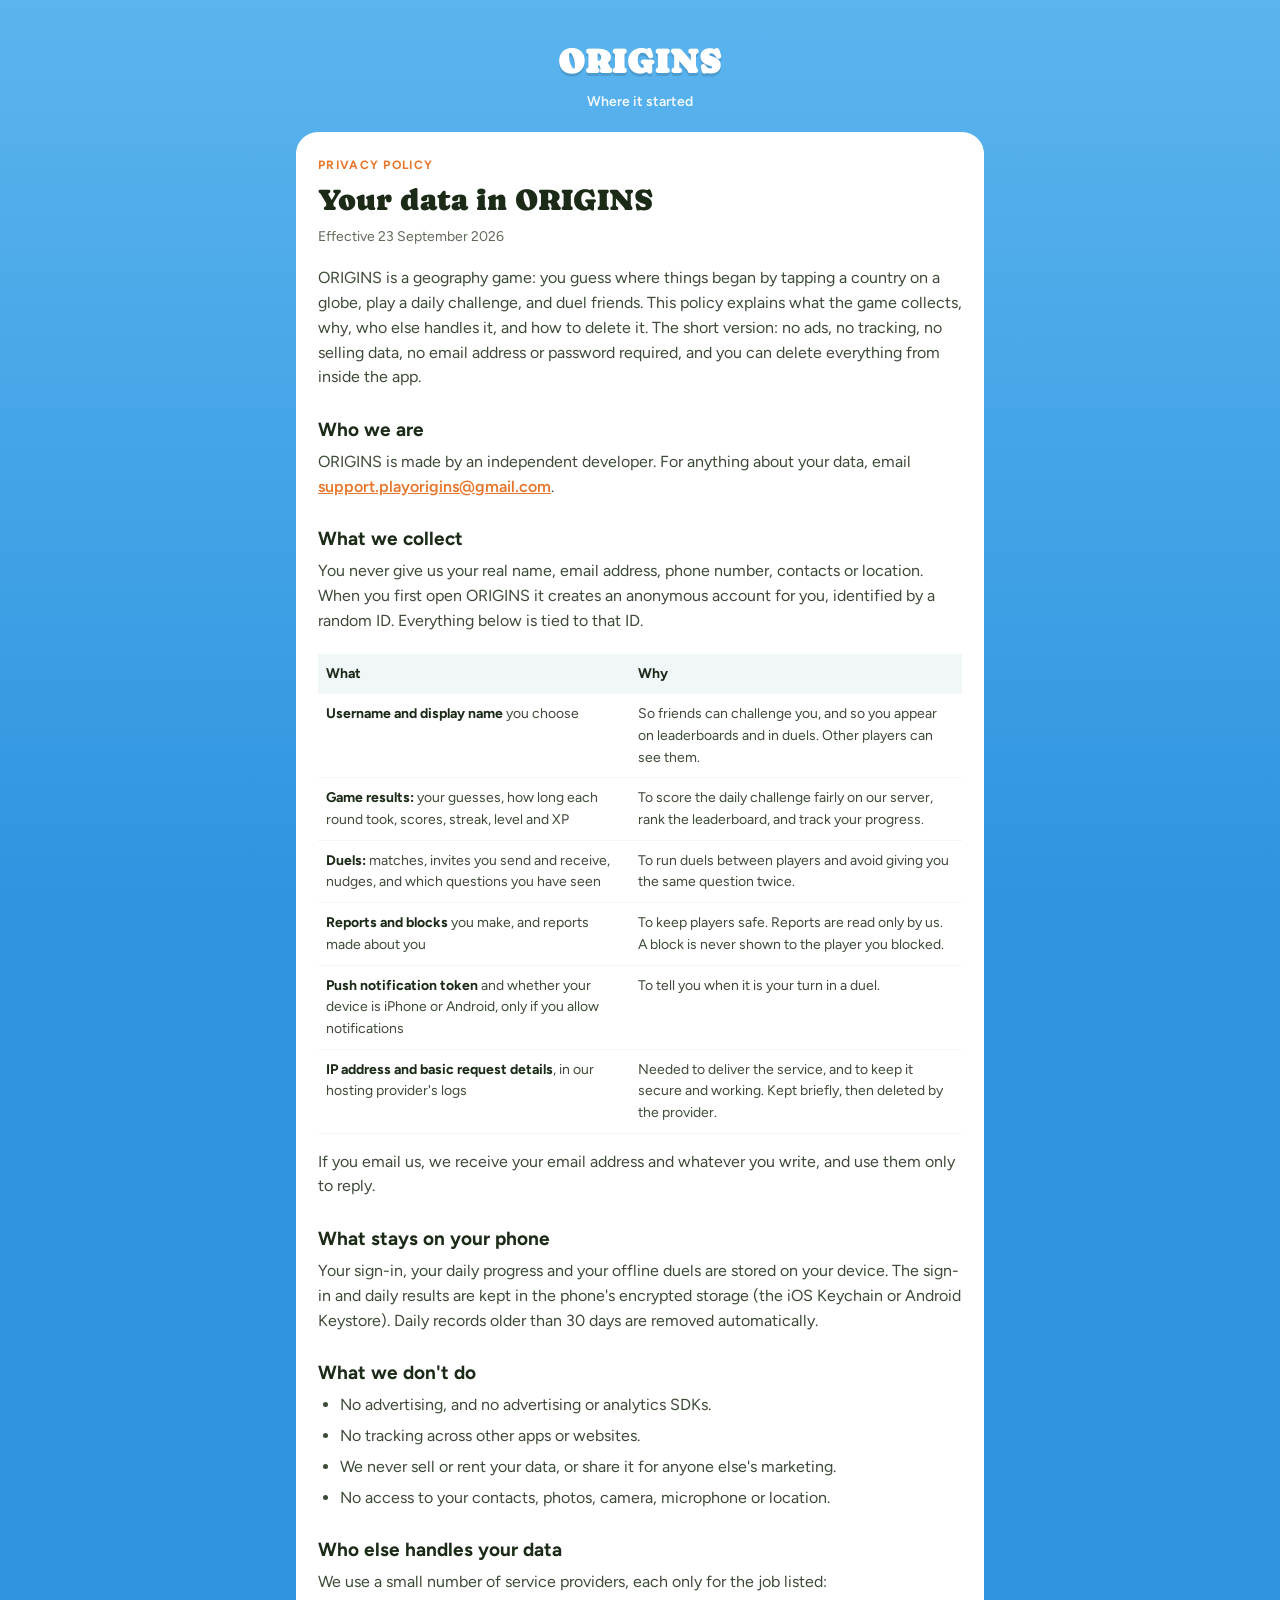
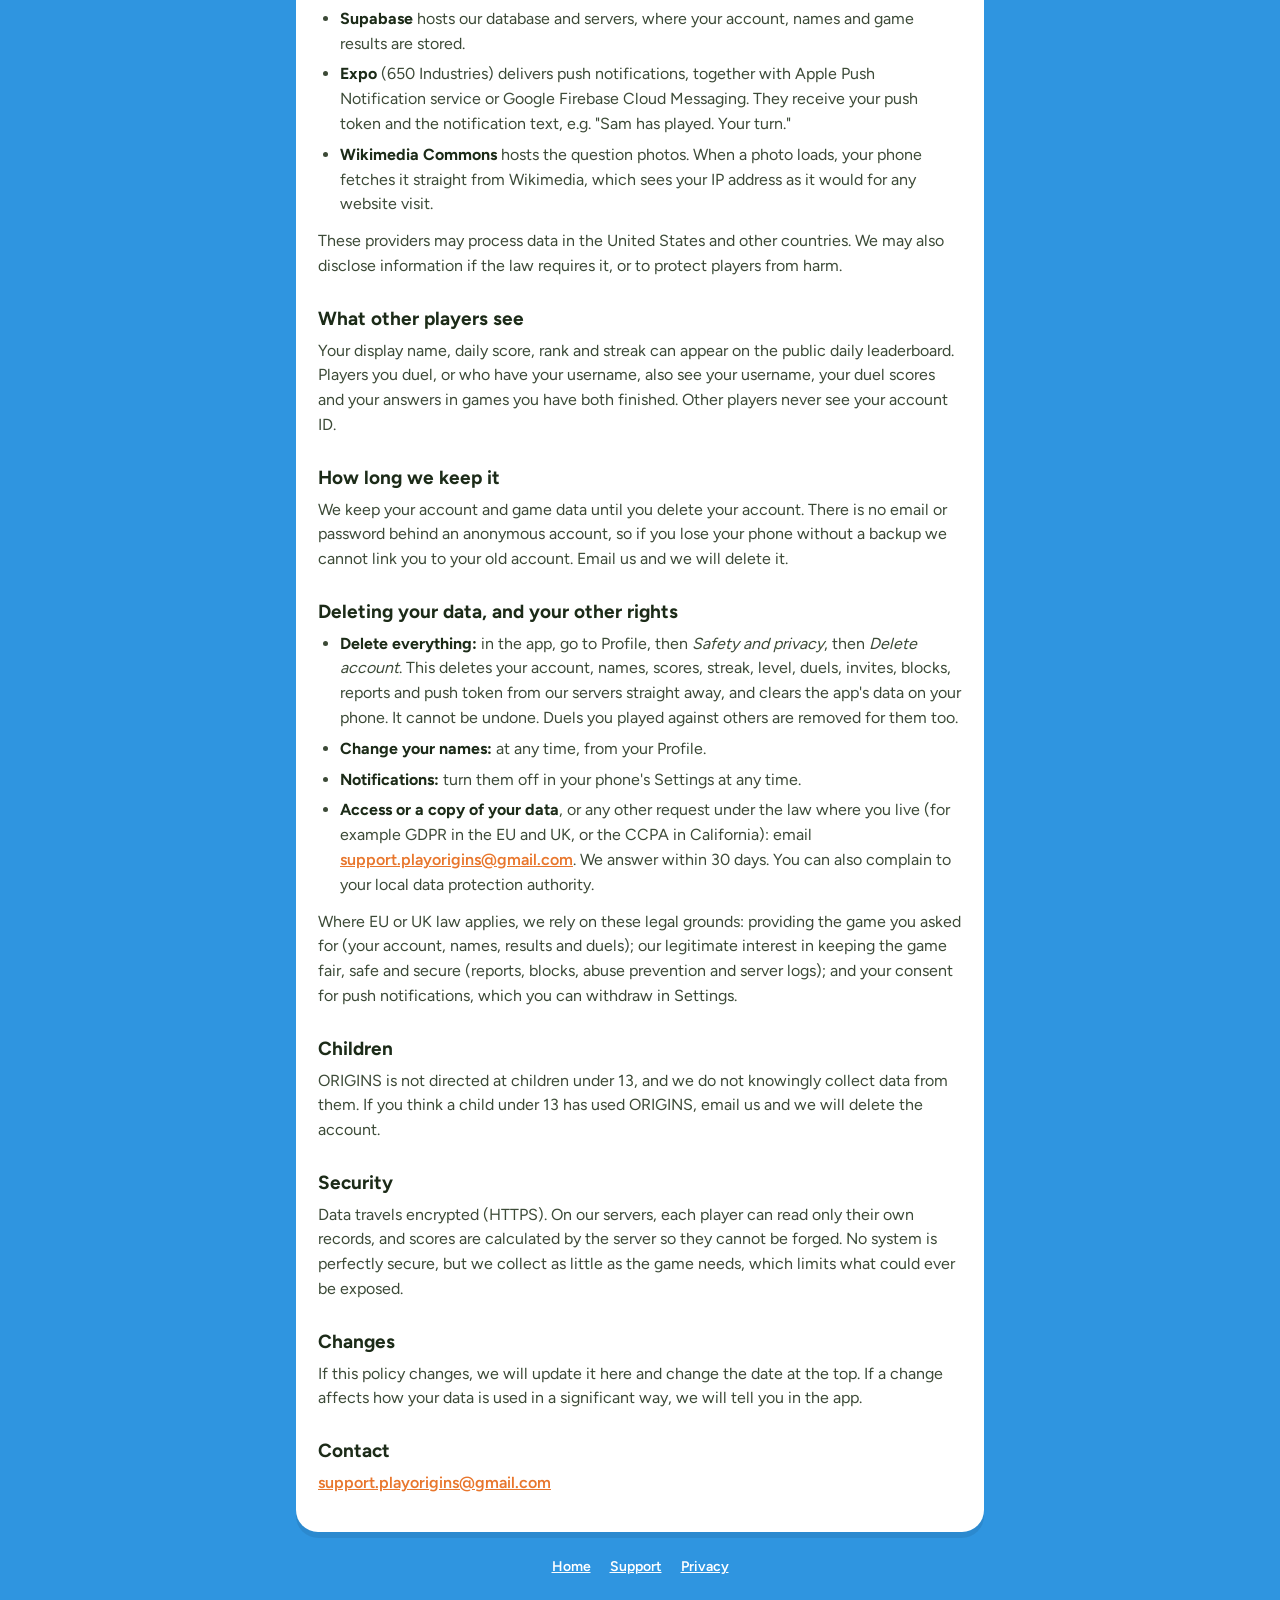
==== privacy/index.html @ 28f16537 "Publish the ORIGINS website: home, privacy policy, support and invite pages Co-Authored-By: Claude O" ====
<!doctype html>
<html lang="en">
<head>
  <meta charset="utf-8">
  <meta name="viewport" content="width=device-width, initial-scale=1">
  <title>Privacy Policy · ORIGINS</title>
  <meta name="description" content="What ORIGINS collects, why, who it is shared with, and how to delete it.">
  <link rel="icon" href="/favicon.png">
  <link rel="apple-touch-icon" href="/apple-touch-icon.png">
  <link rel="stylesheet" href="/style.css">
</head>
<body>
  <div class="page">
    <header class="top">
      <a class="wordmark" href="/">ORIGINS</a>
      <p class="tagline">Where it started</p>
    </header>

    <main class="card">
      <p class="kicker">Privacy policy</p>
      <h1>Your data in ORIGINS</h1>
      <p class="meta">Effective 23 September 2026</p>

      <!-- Before publishing for players in the EU or UK: data protection law expects the
           policy to name who is responsible for the data (the "controller"). Add your
           legal name or company and country to the "Who we are" section below. -->

      <p>
        ORIGINS is a geography game: you guess where things began by tapping a country on a
        globe, play a daily challenge, and duel friends. This policy explains what the game
        collects, why, who else handles it, and how to delete it. The short version: no
        ads, no tracking, no selling data, no email address or password required, and you
        can delete everything from inside the app.
      </p>

      <h2>Who we are</h2>
      <p>
        ORIGINS is made by an independent developer. For anything about your data, email
        <a href="mailto:support.playorigins@gmail.com">support.playorigins@gmail.com</a>.
      </p>

      <h2>What we collect</h2>
      <p>
        You never give us your real name, email address, phone number, contacts or
        location. When you first open ORIGINS it creates an anonymous account for you,
        identified by a random ID. Everything below is tied to that ID.
      </p>
      <div class="table-wrap">
        <table>
          <thead>
            <tr><th>What</th><th>Why</th></tr>
          </thead>
          <tbody>
            <tr>
              <td><strong>Username and display name</strong> you choose</td>
              <td>So friends can challenge you, and so you appear on leaderboards and in duels. Other players can see them.</td>
            </tr>
            <tr>
              <td><strong>Game results:</strong> your guesses, how long each round took, scores, streak, level and XP</td>
              <td>To score the daily challenge fairly on our server, rank the leaderboard, and track your progress.</td>
            </tr>
            <tr>
              <td><strong>Duels:</strong> matches, invites you send and receive, nudges, and which questions you have seen</td>
              <td>To run duels between players and avoid giving you the same question twice.</td>
            </tr>
            <tr>
              <td><strong>Reports and blocks</strong> you make, and reports made about you</td>
              <td>To keep players safe. Reports are read only by us. A block is never shown to the player you blocked.</td>
            </tr>
            <tr>
              <td><strong>Push notification token</strong> and whether your device is iPhone or Android, only if you allow notifications</td>
              <td>To tell you when it is your turn in a duel.</td>
            </tr>
            <tr>
              <td><strong>IP address and basic request details</strong>, in our hosting provider's logs</td>
              <td>Needed to deliver the service, and to keep it secure and working. Kept briefly, then deleted by the provider.</td>
            </tr>
          </tbody>
        </table>
      </div>
      <p>
        If you email us, we receive your email address and whatever you write, and use them
        only to reply.
      </p>

      <h2>What stays on your phone</h2>
      <p>
        Your sign-in, your daily progress and your offline duels are stored on your device.
        The sign-in and daily results are kept in the phone's encrypted storage (the iOS
        Keychain or Android Keystore). Daily records older than 30 days are removed
        automatically.
      </p>

      <h2>What we don't do</h2>
      <ul>
        <li>No advertising, and no advertising or analytics SDKs.</li>
        <li>No tracking across other apps or websites.</li>
        <li>We never sell or rent your data, or share it for anyone else's marketing.</li>
        <li>No access to your contacts, photos, camera, microphone or location.</li>
      </ul>

      <h2>Who else handles your data</h2>
      <p>We use a small number of service providers, each only for the job listed:</p>
      <ul>
        <li>
          <strong>Supabase</strong> hosts our database and servers, where your account, names
          and game results are stored.
        </li>
        <li>
          <strong>Expo</strong> (650 Industries) delivers push notifications, together with
          Apple Push Notification service or Google Firebase Cloud Messaging. They receive
          your push token and the notification text, e.g. "Sam has played. Your turn."
        </li>
        <li>
          <strong>Wikimedia Commons</strong> hosts the question photos. When a photo loads,
          your phone fetches it straight from Wikimedia, which sees your IP address as it
          would for any website visit.
        </li>
      </ul>
      <p>
        These providers may process data in the United States and other countries. We may
        also disclose information if the law requires it, or to protect players from harm.
      </p>

      <h2>What other players see</h2>
      <p>
        Your display name, daily score, rank and streak can appear on the public daily
        leaderboard. Players you duel, or who have your username, also see your username,
        your duel scores and your answers in games you have both finished. Other players
        never see your account ID.
      </p>

      <h2>How long we keep it</h2>
      <p>
        We keep your account and game data until you delete your account. There is no
        email or password behind an anonymous account, so if you lose your phone without a
        backup we cannot link you to your old account. Email us and we will delete it.
      </p>

      <h2>Deleting your data, and your other rights</h2>
      <ul>
        <li>
          <strong>Delete everything:</strong> in the app, go to Profile, then
          <em>Safety and privacy</em>, then <em>Delete account</em>. This deletes your
          account, names, scores, streak, level, duels, invites, blocks, reports and push
          token from our servers straight away, and clears the app's data on your phone. It
          cannot be undone. Duels you played against others are removed for them too.
        </li>
        <li><strong>Change your names:</strong> at any time, from your Profile.</li>
        <li><strong>Notifications:</strong> turn them off in your phone's Settings at any time.</li>
        <li>
          <strong>Access or a copy of your data</strong>, or any other request under the law
          where you live (for example GDPR in the EU and UK, or the CCPA in California):
          email <a href="mailto:support.playorigins@gmail.com">support.playorigins@gmail.com</a>. We answer
          within 30 days. You can also complain to your local data protection authority.
        </li>
      </ul>
      <p>
        Where EU or UK law applies, we rely on these legal grounds: providing the game you
        asked for (your account, names, results and duels); our legitimate interest in
        keeping the game fair, safe and secure (reports, blocks, abuse prevention and
        server logs); and your consent for push notifications, which you can withdraw in
        Settings.
      </p>

      <h2>Children</h2>
      <p>
        ORIGINS is not directed at children under 13, and we do not knowingly collect data
        from them. If you think a child under 13 has used ORIGINS, email us and we will
        delete the account.
      </p>

      <h2>Security</h2>
      <p>
        Data travels encrypted (HTTPS). On our servers, each player can read only their own
        records, and scores are calculated by the server so they cannot be forged. No
        system is perfectly secure, but we collect as little as the game needs, which
        limits what could ever be exposed.
      </p>

      <h2>Changes</h2>
      <p>
        If this policy changes, we will update it here and change the date at the top. If a
        change affects how your data is used in a significant way, we will tell you in the
        app.
      </p>

      <h2>Contact</h2>
      <p><a href="mailto:support.playorigins@gmail.com">support.playorigins@gmail.com</a></p>
    </main>

    <footer class="bottom">
      <a href="/">Home</a>
      <a href="/support/">Support</a>
      <a href="/privacy/">Privacy</a>
    </footer>
  </div>
</body>
</html>
---- style.css ----
/* ORIGINS site. The app's own tokens (src/theme/tokens.ts) and fonts, served from here
   rather than a font CDN so that visiting the privacy policy sends nobody your address. */

@font-face { font-family: 'Caprasimo'; src: url('/fonts/Caprasimo_400Regular.ttf') format('truetype'); font-weight: 400; font-display: swap; }
@font-face { font-family: 'Figtree'; src: url('/fonts/Figtree_400Regular.ttf') format('truetype'); font-weight: 400; font-display: swap; }
@font-face { font-family: 'Figtree'; src: url('/fonts/Figtree_600SemiBold.ttf') format('truetype'); font-weight: 600; font-display: swap; }
@font-face { font-family: 'Figtree'; src: url('/fonts/Figtree_700Bold.ttf') format('truetype'); font-weight: 700; font-display: swap; }

:root {
  --sky-top: #5bb4ee;
  --sky-bottom: #2f95e0;
  --green: #4cc35e;
  --green-shadow: #2f8f3d;
  --orange: #e8762c;
  --orange-shadow: #b2540f;
  --white: #ffffff;
  --tile: #f1f6f9;
  --ink: #1c2b18;
  --body: #3c4a37;
  --muted: #5e6b58;
  --radius: 22px;
}

* { box-sizing: border-box; }

html { -webkit-text-size-adjust: 100%; }

body {
  margin: 0;
  min-height: 100vh;
  font-family: 'Figtree', system-ui, -apple-system, sans-serif;
  font-size: 16px;
  line-height: 1.55;
  color: var(--body);
  background: linear-gradient(180deg, var(--sky-top) 0%, var(--sky-bottom) 100%) fixed;
  background-color: var(--sky-bottom);
}

.page { max-width: 720px; margin: 0 auto; padding: 20px 16px 48px; }

header.top { text-align: center; padding: 16px 0 20px; }
.wordmark {
  font-family: 'Caprasimo', Georgia, serif;
  font-size: 34px;
  letter-spacing: 1px;
  color: var(--white);
  text-decoration: none;
  text-shadow: 0 3px 0 rgba(0, 0, 0, 0.12);
}
.tagline { margin: 2px 0 0; color: rgba(255, 255, 255, 0.92); font-weight: 600; font-size: 14px; }

.card {
  background: var(--white);
  border-radius: var(--radius);
  padding: 24px 22px;
  box-shadow: 0 6px 0 rgba(0, 0, 0, 0.08);
  margin-bottom: 16px;
}

h1, h2, h3 { color: var(--ink); line-height: 1.25; }
h1 { font-family: 'Caprasimo', Georgia, serif; font-weight: 400; font-size: 30px; margin: 0 0 8px; }
h2 { font-size: 19px; font-weight: 700; margin: 28px 0 8px; }
h3 { font-size: 16px; font-weight: 700; margin: 20px 0 4px; }
.kicker { font-size: 12px; font-weight: 700; letter-spacing: 1.3px; text-transform: uppercase; color: var(--orange); margin: 0 0 6px; }
.meta { color: var(--muted); font-size: 14px; margin: 0 0 18px; }

p, ul { margin: 0 0 12px; }
ul { padding-left: 22px; }
li { margin-bottom: 6px; }
a { color: var(--orange); font-weight: 600; }
strong { color: var(--ink); }

table { width: 100%; border-collapse: collapse; margin: 8px 0 16px; font-size: 14px; }
th, td { text-align: left; vertical-align: top; padding: 9px 8px; border-bottom: 1px solid var(--tile); }
th { color: var(--ink); font-weight: 700; background: var(--tile); }
.table-wrap { overflow-x: auto; }

.button {
  display: inline-block;
  font-family: 'Figtree', sans-serif;
  font-weight: 700;
  font-size: 16px;
  letter-spacing: 0.6px;
  text-transform: uppercase;
  text-decoration: none;
  color: var(--white);
  background: var(--green);
  box-shadow: 0 5px 0 var(--green-shadow);
  border-radius: 999px;
  padding: 14px 28px;
  margin: 6px 0 12px;
}
.button.orange { background: var(--orange); box-shadow: 0 5px 0 var(--orange-shadow); }
.button:active { transform: translateY(3px); box-shadow: 0 2px 0 var(--green-shadow); }
.button.orange:active { box-shadow: 0 2px 0 var(--orange-shadow); }
.buttons { text-align: center; }
.note { font-size: 14px; color: var(--muted); }
.center { text-align: center; }

.hero-icon { width: 96px; height: 96px; border-radius: 22px; display: block; margin: 0 auto 14px; box-shadow: 0 6px 0 rgba(0, 0, 0, 0.1); }

footer.bottom { text-align: center; font-size: 14px; color: rgba(255, 255, 255, 0.92); margin-top: 24px; }
footer.bottom a { color: var(--white); margin: 0 8px; }
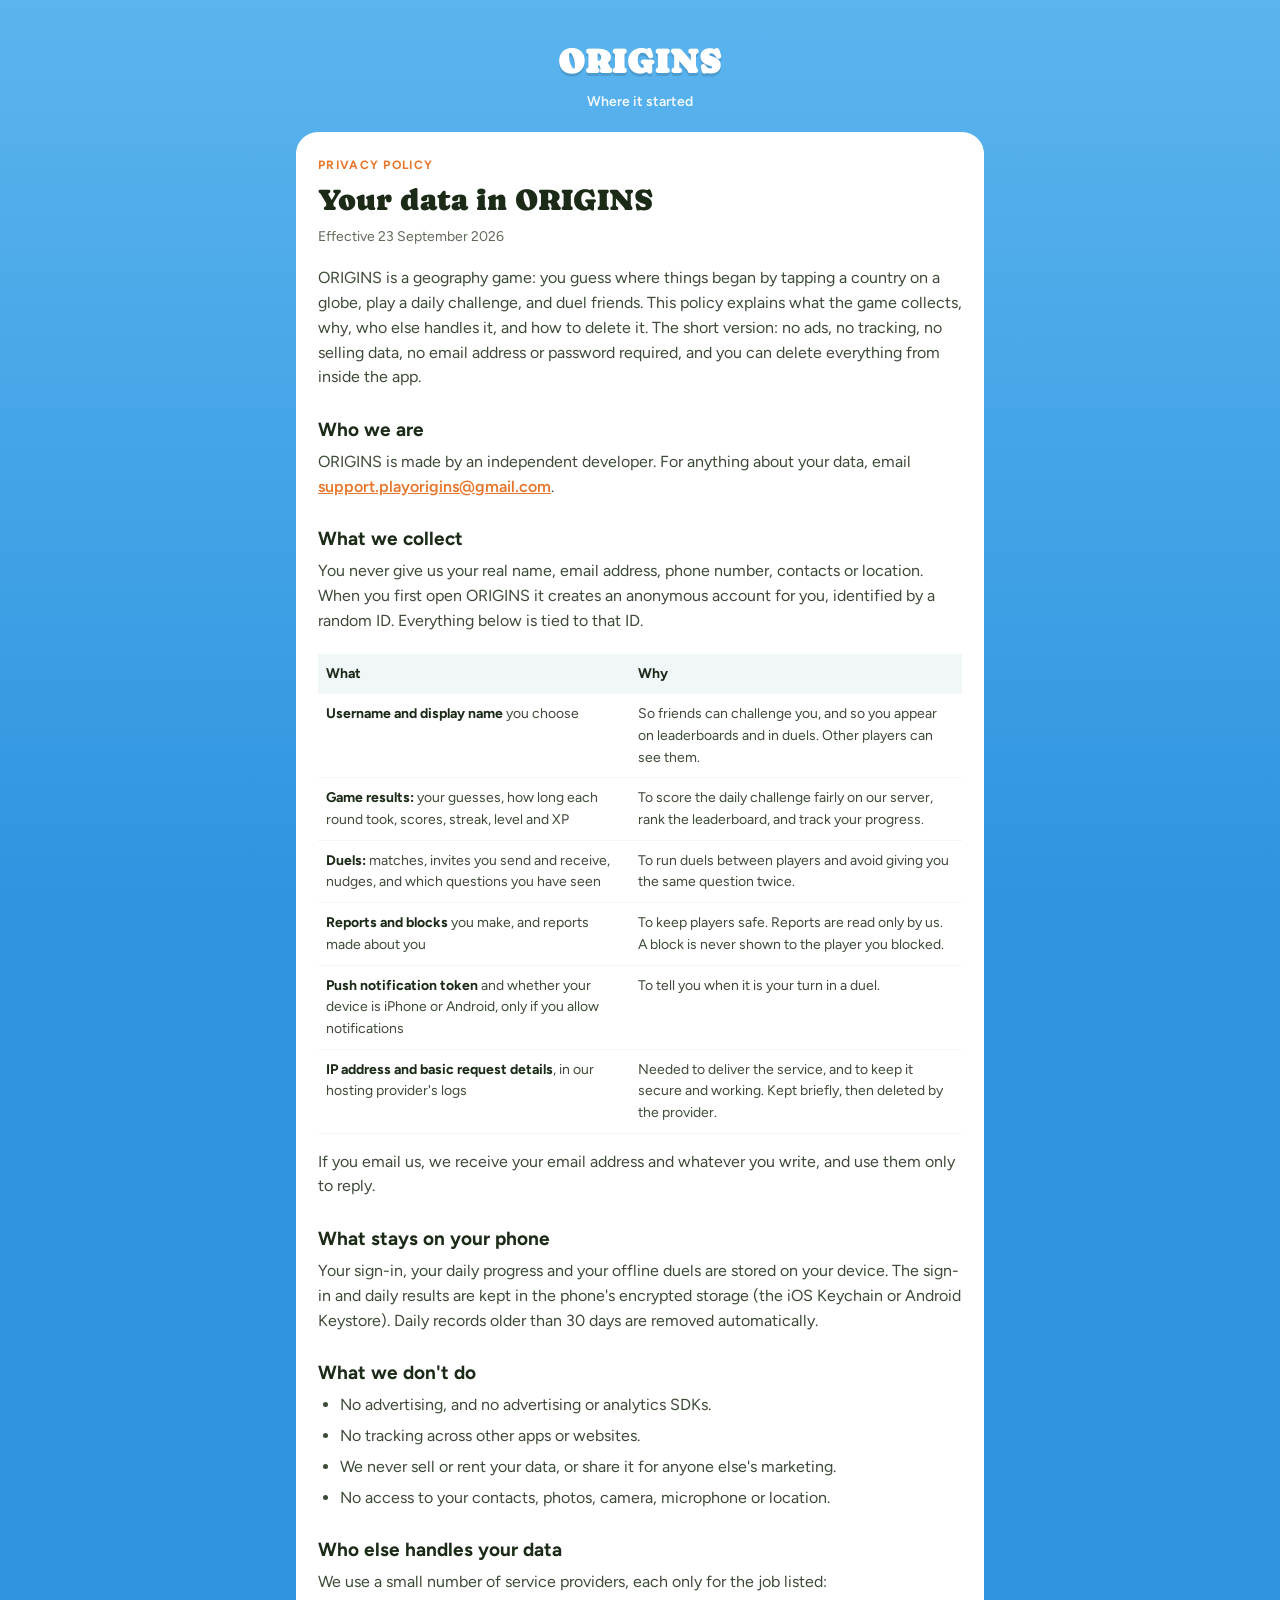
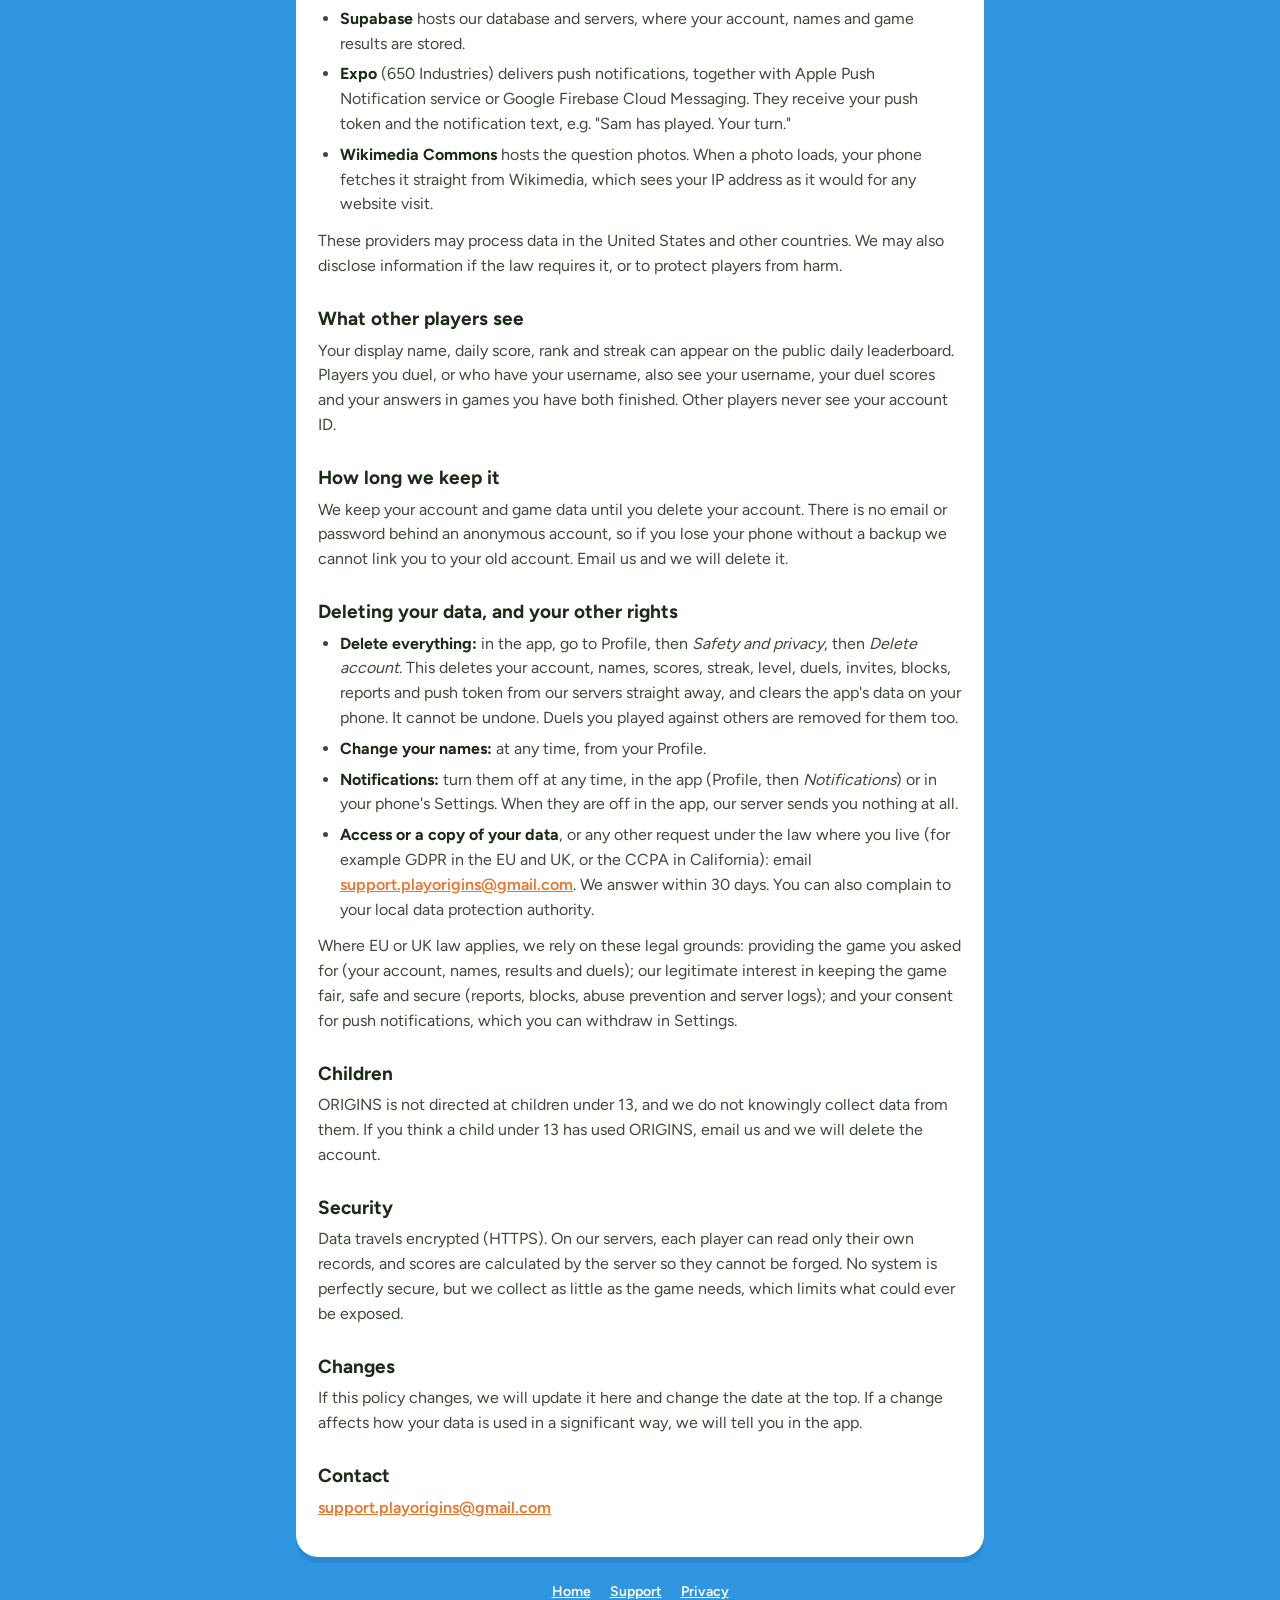
==== commit 429941ce: "Mention the in-app notification switch in the privacy policy and support page Co-Authored-By: Claude" ====
--- a/privacy/index.html
+++ b/privacy/index.html
@@ -147,7 +147,11 @@
           cannot be undone. Duels you played against others are removed for them too.
         </li>
         <li><strong>Change your names:</strong> at any time, from your Profile.</li>
-        <li><strong>Notifications:</strong> turn them off in your phone's Settings at any time.</li>
+        <li>
+          <strong>Notifications:</strong> turn them off at any time, in the app (Profile, then
+          <em>Notifications</em>) or in your phone's Settings. When they are off in the app, our
+          server sends you nothing at all.
+        </li>
         <li>
           <strong>Access or a copy of your data</strong>, or any other request under the law
           where you live (for example GDPR in the EU and UK, or the CCPA in California):
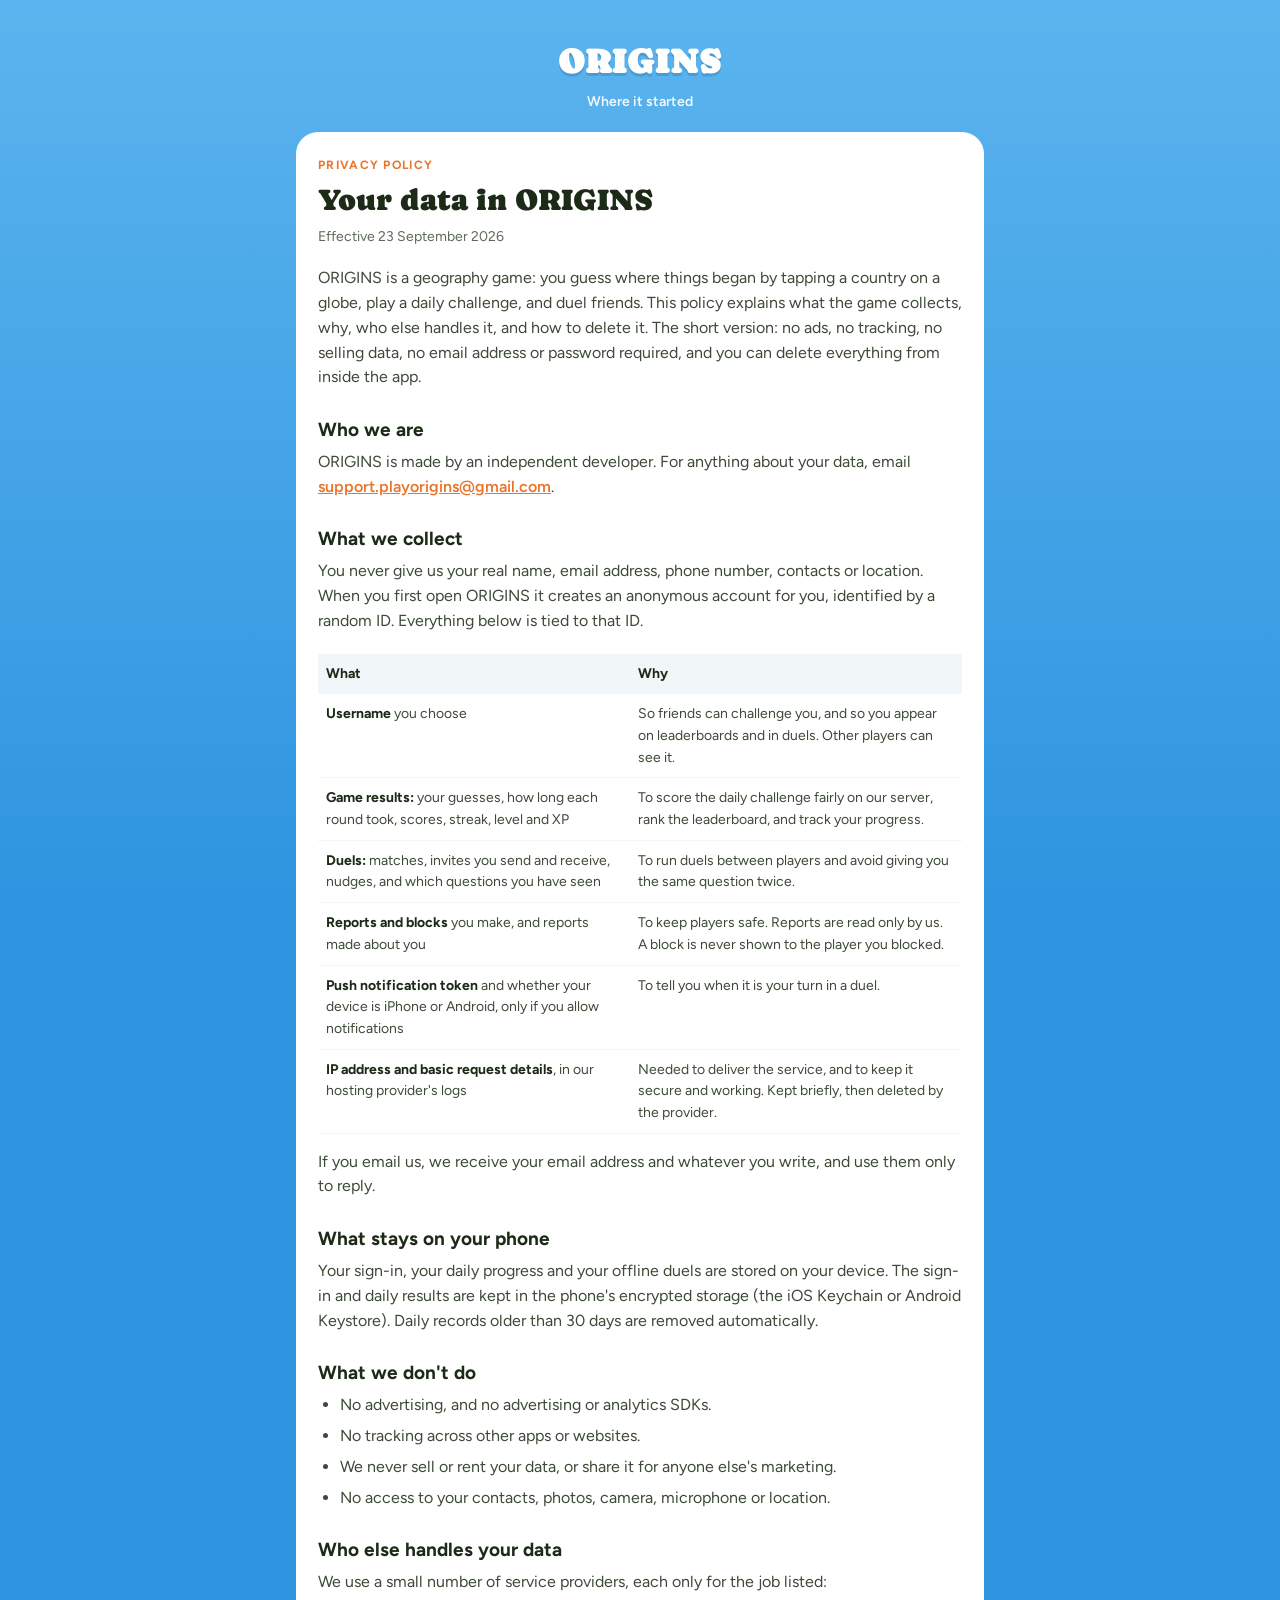
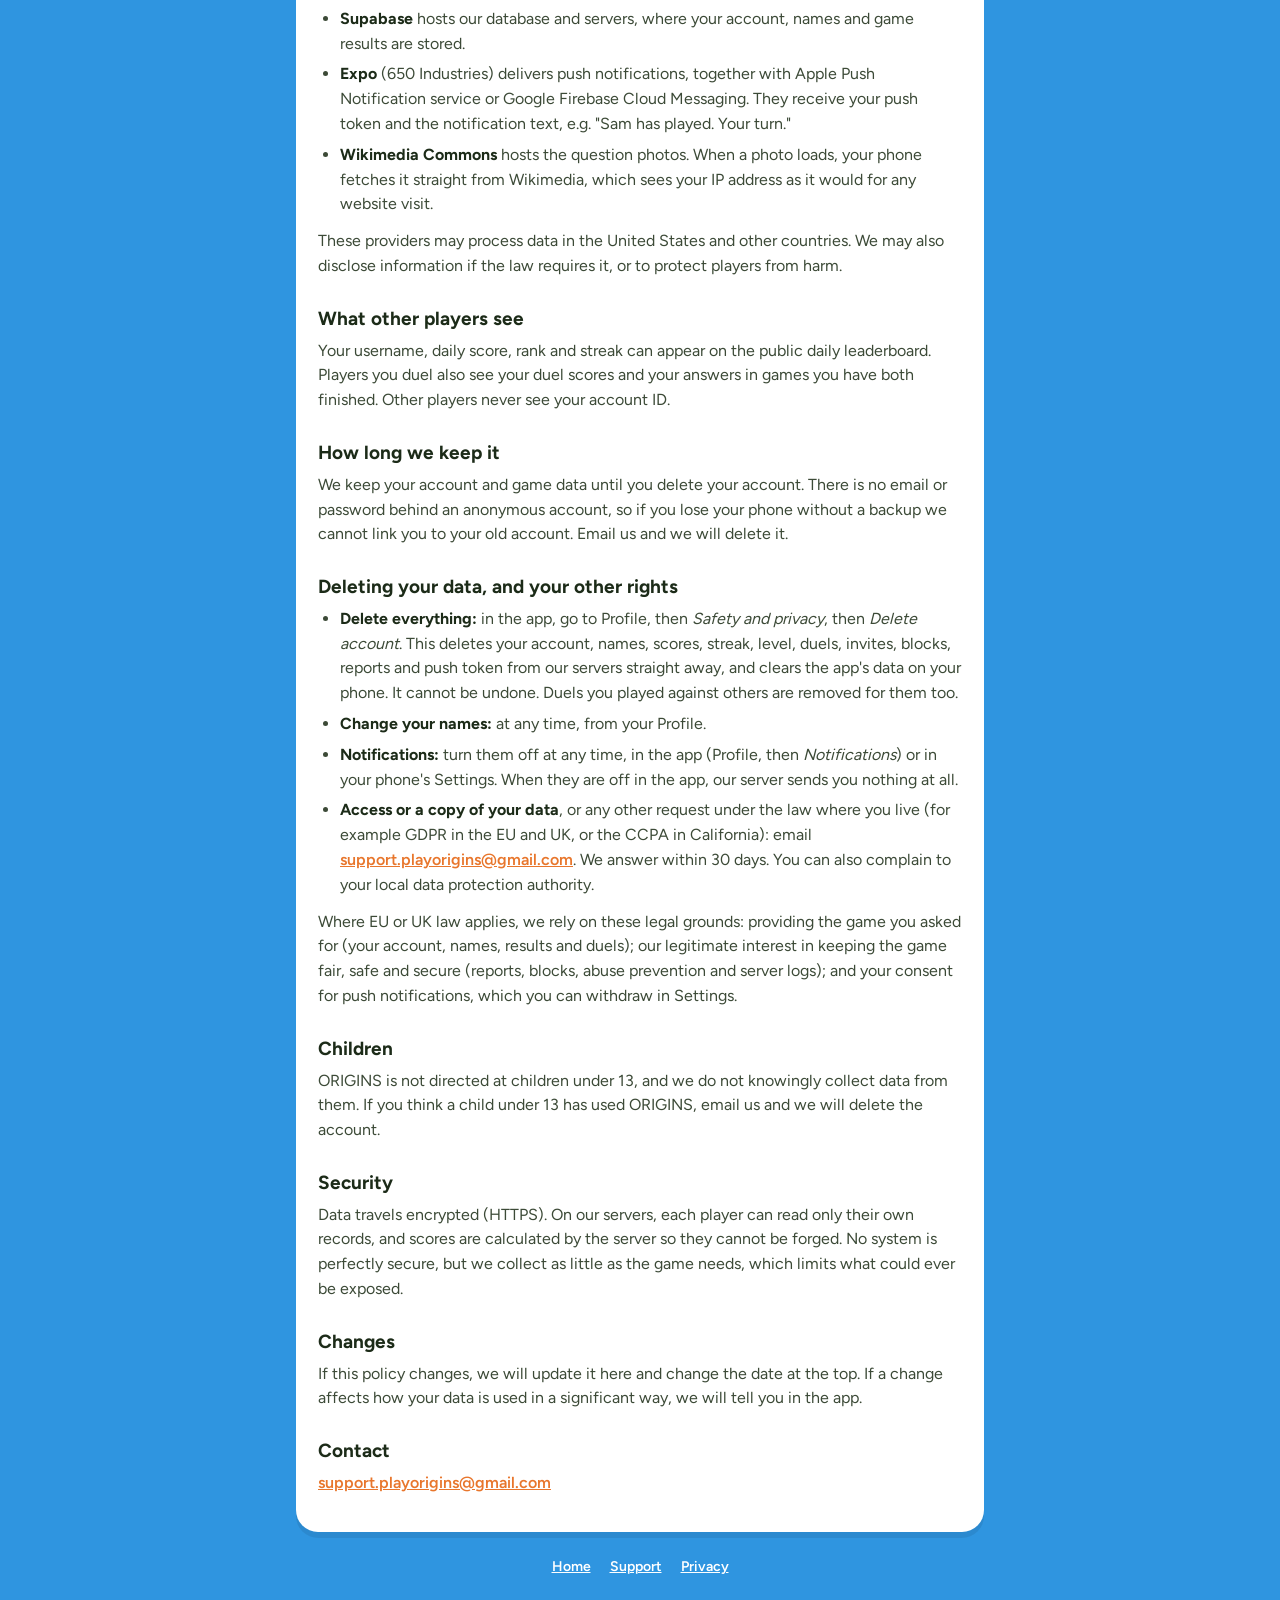
==== commit 6293542f: "Players are known by username only Co-Authored-By: Claude Opus 5.5 <noreply@anthropic.com>" ====
--- a/privacy/index.html
+++ b/privacy/index.html
@@ -52,8 +52,8 @@
           </thead>
           <tbody>
             <tr>
-              <td><strong>Username and display name</strong> you choose</td>
-              <td>So friends can challenge you, and so you appear on leaderboards and in duels. Other players can see them.</td>
+              <td><strong>Username</strong> you choose</td>
+              <td>So friends can challenge you, and so you appear on leaderboards and in duels. Other players can see it.</td>
             </tr>
             <tr>
               <td><strong>Game results:</strong> your guesses, how long each round took, scores, streak, level and XP</td>
@@ -124,10 +124,9 @@
 
       <h2>What other players see</h2>
       <p>
-        Your display name, daily score, rank and streak can appear on the public daily
-        leaderboard. Players you duel, or who have your username, also see your username,
-        your duel scores and your answers in games you have both finished. Other players
-        never see your account ID.
+        Your username, daily score, rank and streak can appear on the public daily
+        leaderboard. Players you duel also see your duel scores and your answers in games
+        you have both finished. Other players never see your account ID.
       </p>
 
       <h2>How long we keep it</h2>
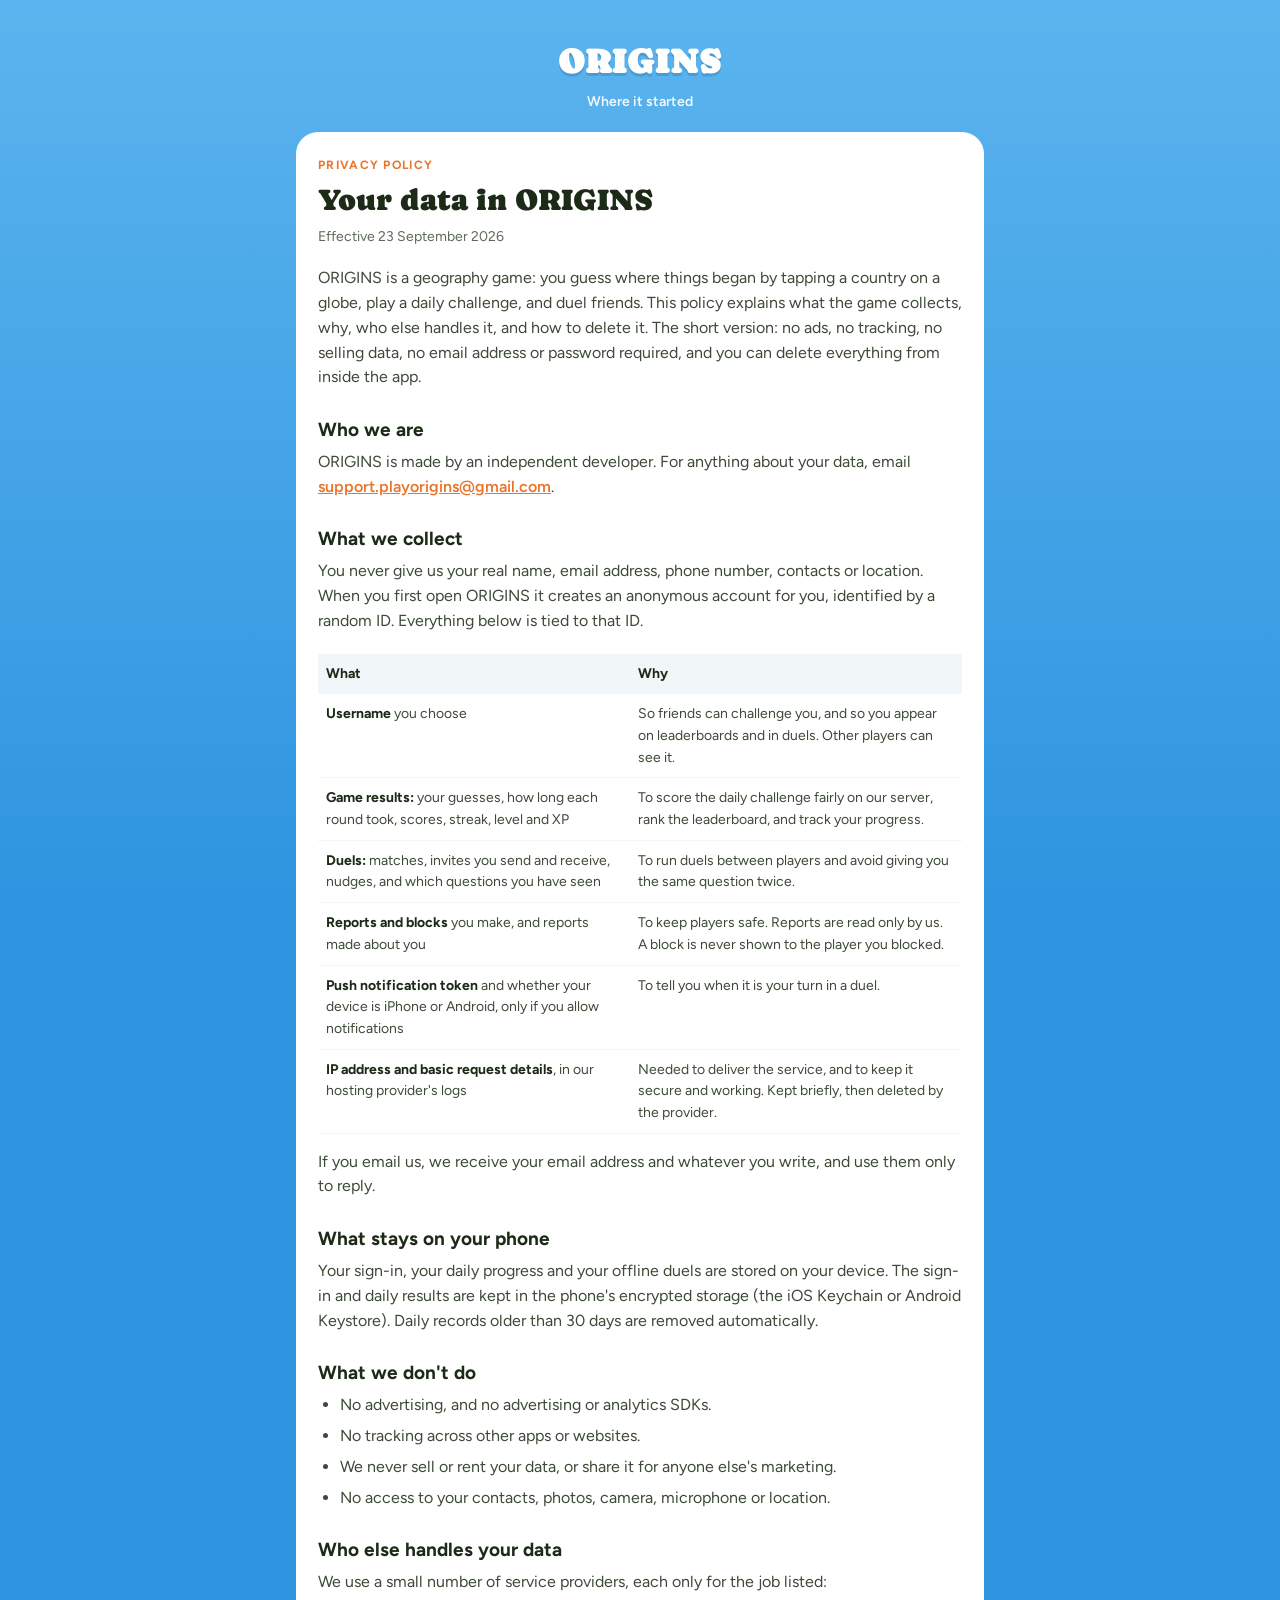
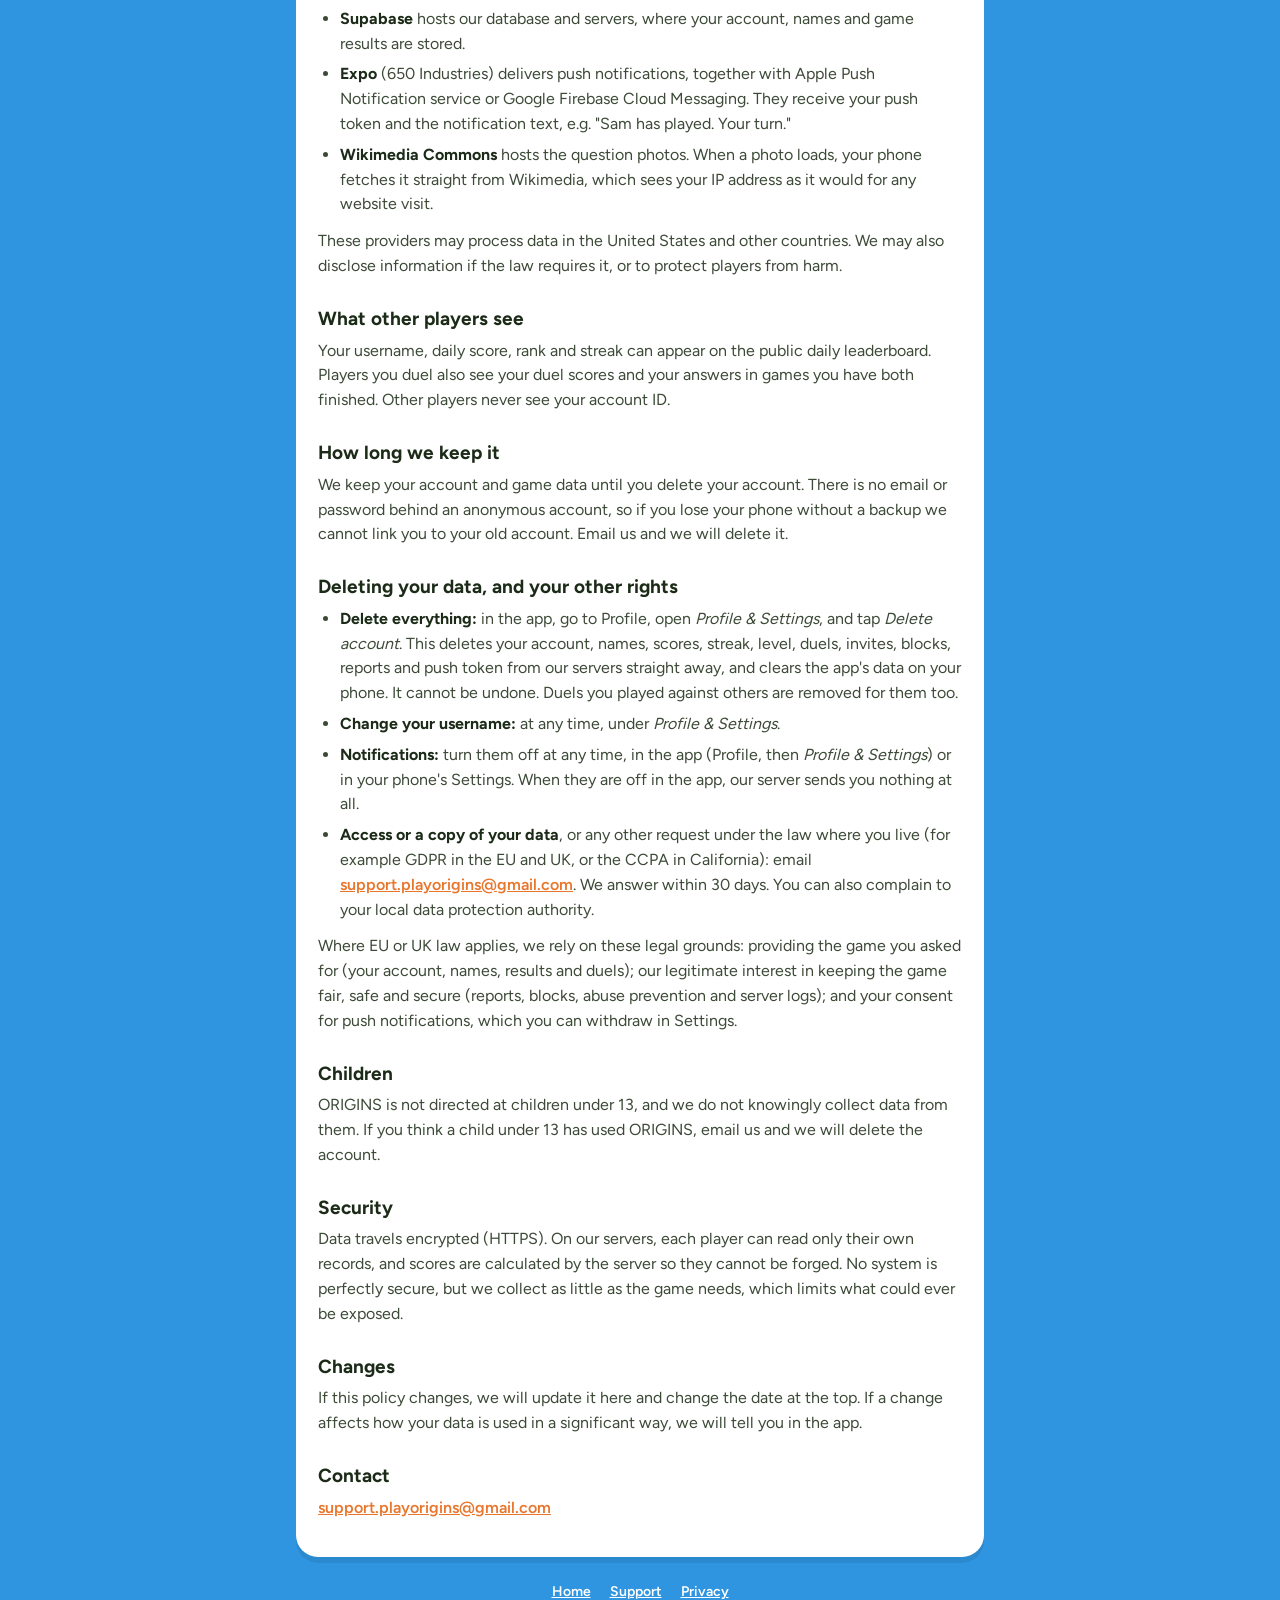
==== commit b06b33d3: "Point directions at Profile & Settings Co-Authored-By: Claude Opus 5.5 <noreply@anthropic.com>" ====
--- a/privacy/index.html
+++ b/privacy/index.html
@@ -139,16 +139,16 @@
       <h2>Deleting your data, and your other rights</h2>
       <ul>
         <li>
-          <strong>Delete everything:</strong> in the app, go to Profile, then
-          <em>Safety and privacy</em>, then <em>Delete account</em>. This deletes your
+          <strong>Delete everything:</strong> in the app, go to Profile, open
+          <em>Profile &amp; Settings</em>, and tap <em>Delete account</em>. This deletes your
           account, names, scores, streak, level, duels, invites, blocks, reports and push
           token from our servers straight away, and clears the app's data on your phone. It
           cannot be undone. Duels you played against others are removed for them too.
         </li>
-        <li><strong>Change your names:</strong> at any time, from your Profile.</li>
+        <li><strong>Change your username:</strong> at any time, under <em>Profile &amp; Settings</em>.</li>
         <li>
           <strong>Notifications:</strong> turn them off at any time, in the app (Profile, then
-          <em>Notifications</em>) or in your phone's Settings. When they are off in the app, our
+          <em>Profile &amp; Settings</em>) or in your phone's Settings. When they are off in the app, our
           server sends you nothing at all.
         </li>
         <li>
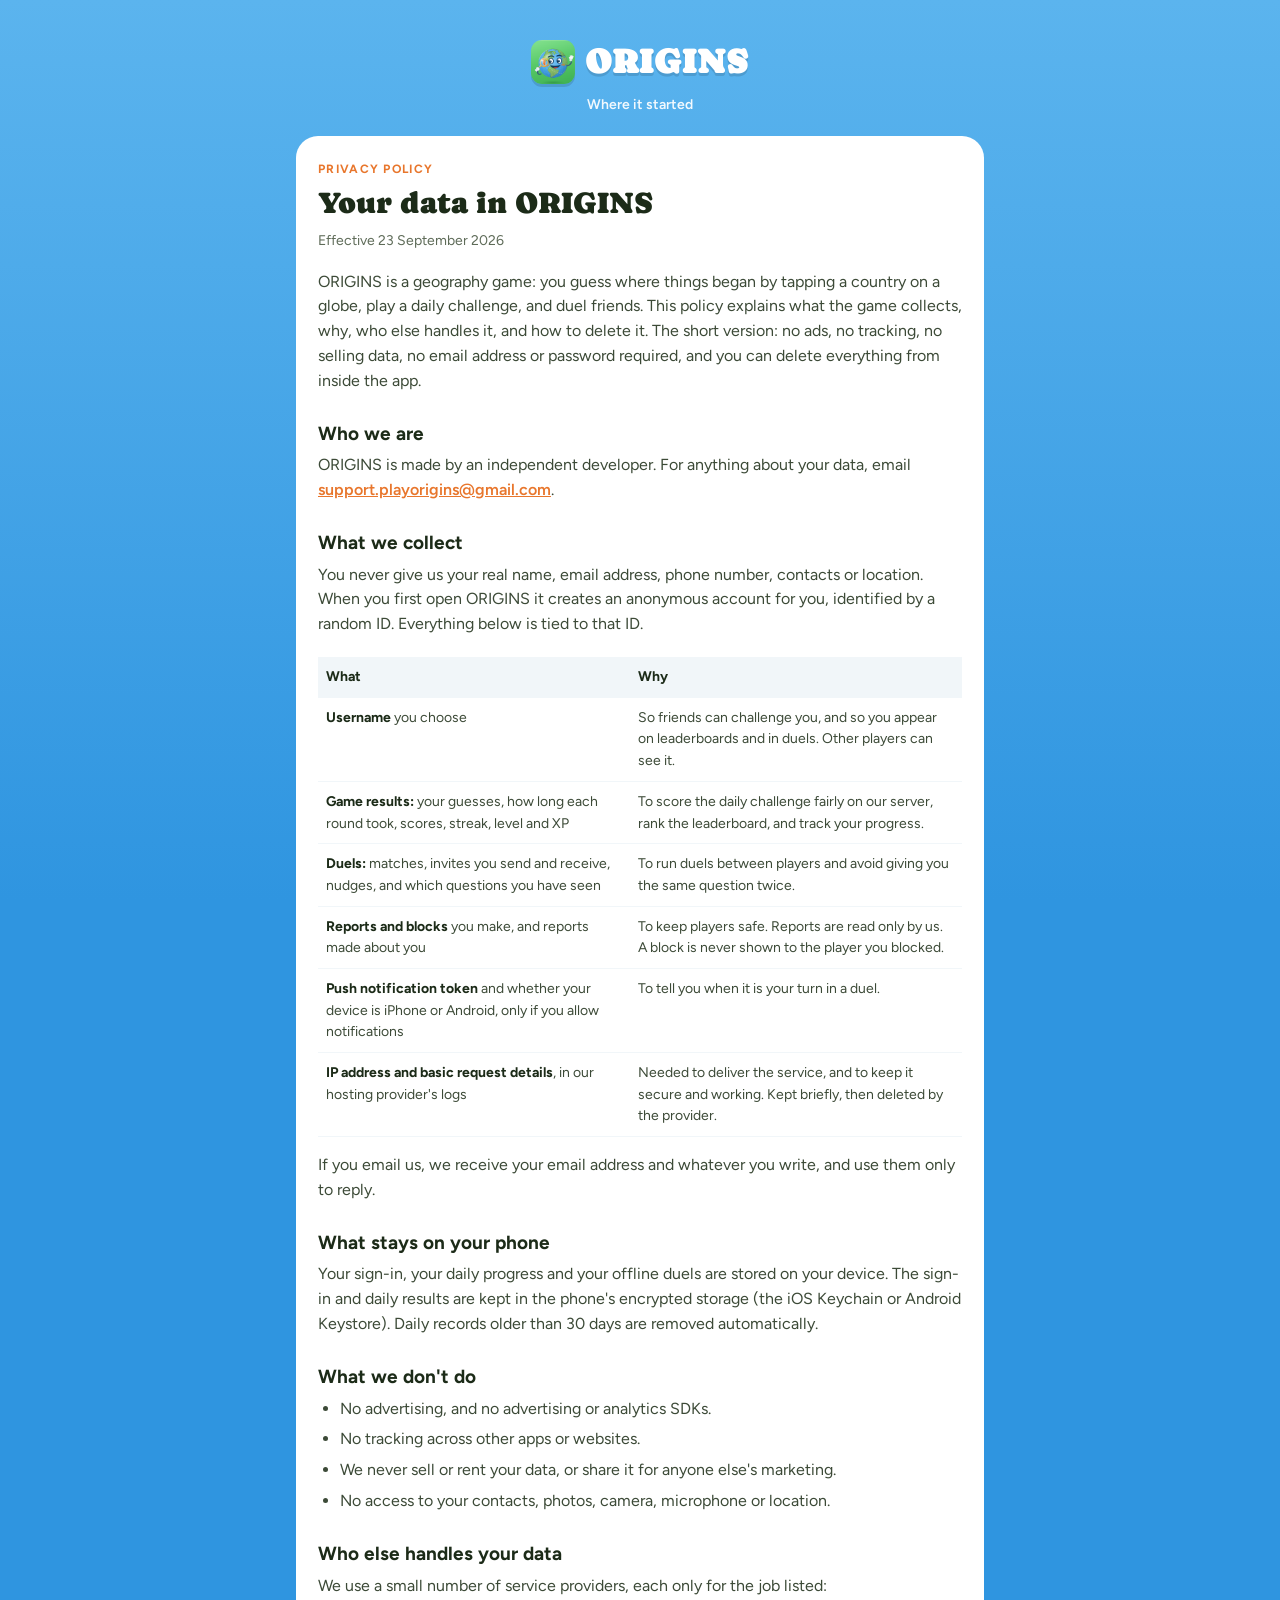
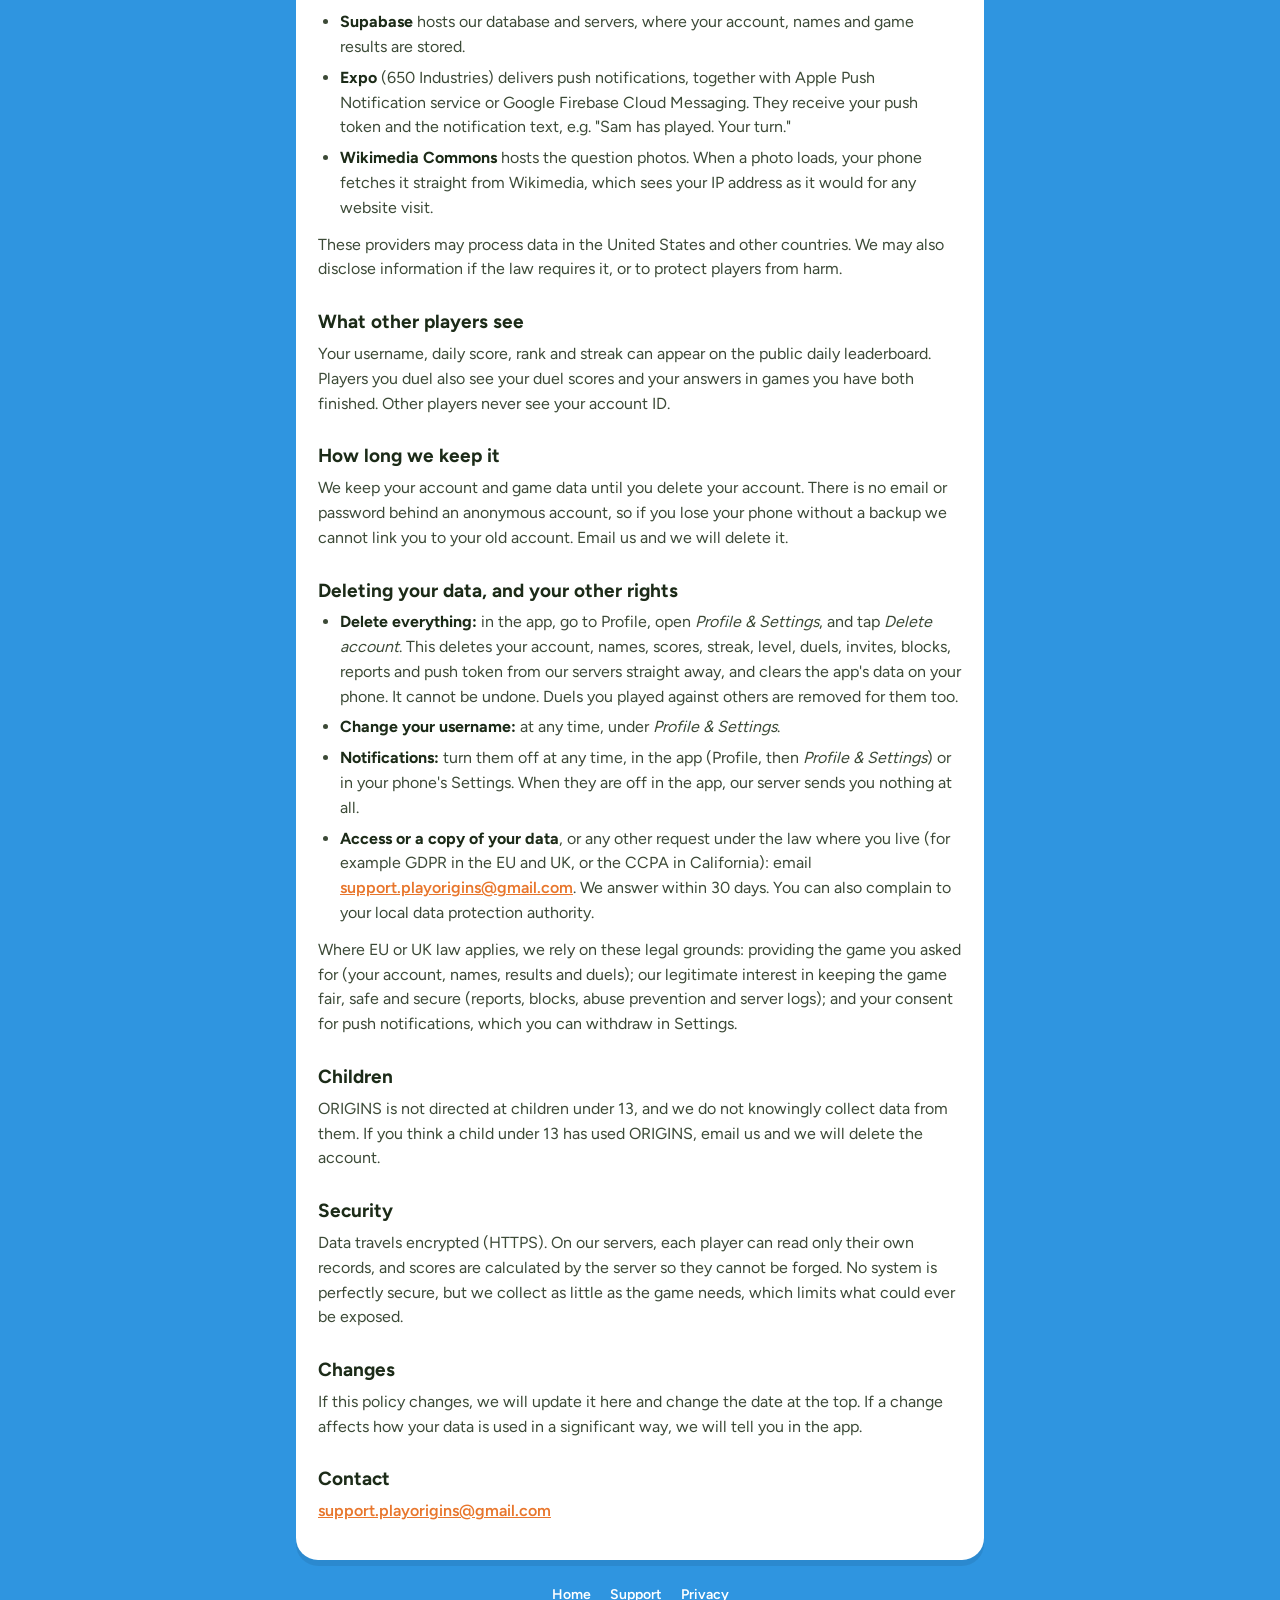
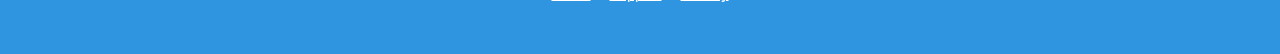
==== commit 64271ef4: "Show the ORIGINS logo in the header and refresh cached icons Co-Authored-By: Claude Opus 5.5 <norepl" ====
--- a/privacy/index.html
+++ b/privacy/index.html
@@ -5,14 +5,14 @@
   <meta name="viewport" content="width=device-width, initial-scale=1">
   <title>Privacy Policy · ORIGINS</title>
   <meta name="description" content="What ORIGINS collects, why, who it is shared with, and how to delete it.">
-  <link rel="icon" href="/favicon.png">
-  <link rel="apple-touch-icon" href="/apple-touch-icon.png">
-  <link rel="stylesheet" href="/style.css">
+  <link rel="icon" href="/favicon.png?v=2">
+  <link rel="apple-touch-icon" href="/apple-touch-icon.png?v=2">
+  <link rel="stylesheet" href="/style.css?v=2">
 </head>
 <body>
   <div class="page">
     <header class="top">
-      <a class="wordmark" href="/">ORIGINS</a>
+      <a class="wordmark" href="/"><img class="brand-icon" src="/icon.png?v=2" alt="">ORIGINS</a>
       <p class="tagline">Where it started</p>
     </header>
 
--- a/style.css
+++ b/style.css
@@ -45,8 +45,12 @@
   letter-spacing: 1px;
   color: var(--white);
   text-decoration: none;
+  display: inline-flex;
+  align-items: center;
+  gap: 10px;
   text-shadow: 0 3px 0 rgba(0, 0, 0, 0.12);
 }
+.brand-icon { width: 44px; height: 44px; border-radius: 11px; box-shadow: 0 3px 0 rgba(0, 0, 0, 0.12); }
 .tagline { margin: 2px 0 0; color: rgba(255, 255, 255, 0.92); font-weight: 600; font-size: 14px; }
 
 .card {
